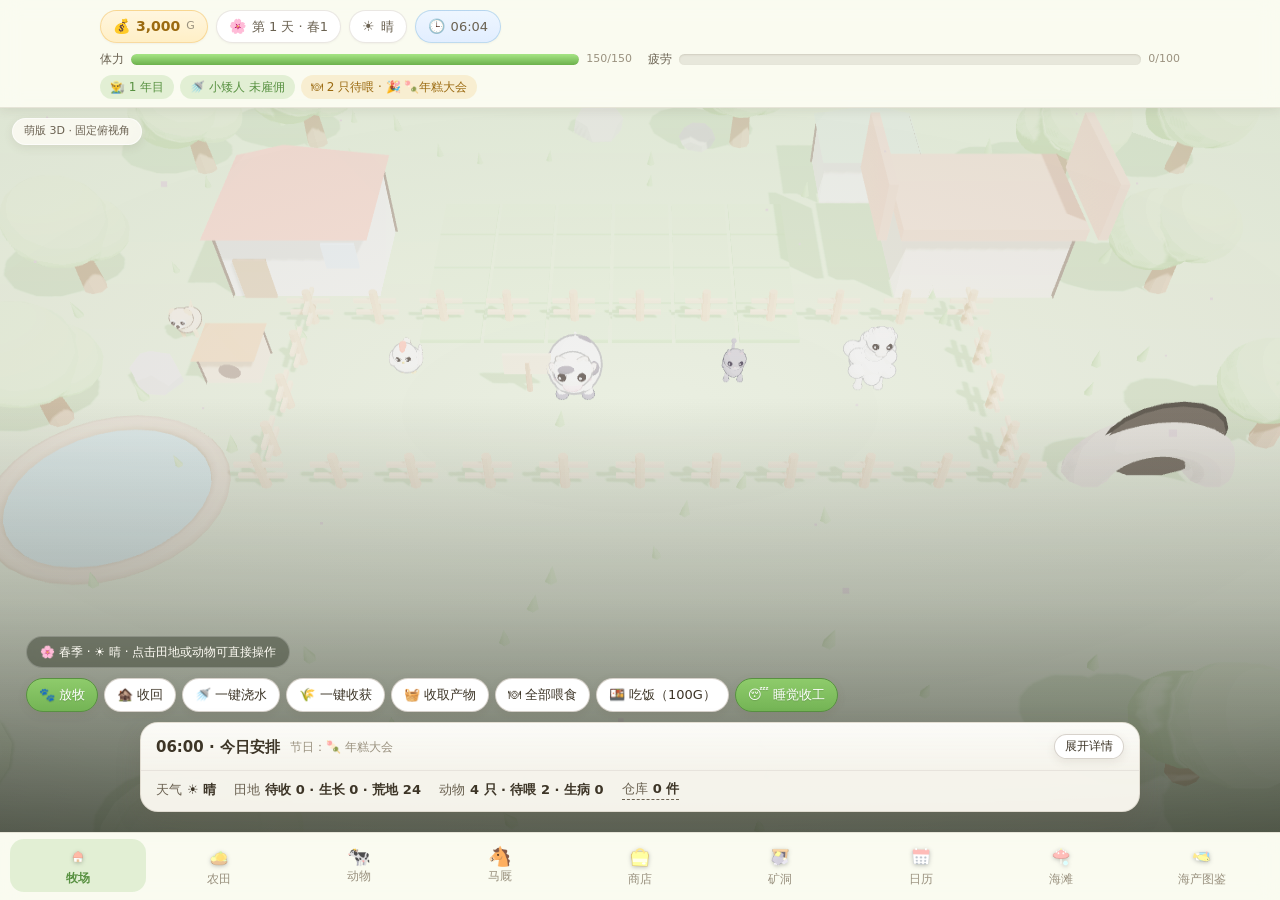
==== index.html @ 616a89e6 "迷你牧场 · 矿石镇萌版 3D：纯前端牧场经营小游戏" ====
<!DOCTYPE html>
<html lang="zh-CN">
<head>
<meta charset="UTF-8">
<meta name="viewport" content="width=device-width, initial-scale=1.0, maximum-scale=1.0, user-scalable=no">
<meta name="description" content="迷你牧场 · 矿石镇萌版 3D：固定俯视角 Q 版 3D 牧场经营小游戏，纯前端离线可玩。">
<meta name="theme-color" content="#8ec96a">
<title>迷你牧场 · 矿石镇萌版 3D</title>
<link rel="icon" href="data:image/svg+xml,%3Csvg xmlns='http://www.w3.org/2000/svg' viewBox='0 0 100 100'%3E%3Crect width='100' height='100' rx='22' fill='%238ec96a'/%3E%3Ctext x='50' y='50' dy='.35em' text-anchor='middle' font-size='64'%3E%F0%9F%90%AE%3C/text%3E%3C/svg%3E">
<link rel="stylesheet" href="css/style.css">
<link rel="stylesheet" href="css/ext.css">
</head>
<body data-season="0" data-weather="0" data-view="pasture">
<div id="app">
  <div class="boot">
    <div class="boot-logo">🐮</div>
    <p>正在唤醒牧场……</p>
    <p class="boot-sub">Q 版 3D 场景加载中，请稍候</p>
  </div>
</div>

<!-- 本地 3D 引擎（离线可用，无需联网） -->
<script src="js/lib/three.min.js"></script>
<!-- 数据层：作物 / 动物 / 工具 / 矿洞 / 节日 / 商店 -->
<script src="js/data.js"></script>
<!-- 逻辑层：状态机、体力与爱心、产物分级、存档 -->
<script src="js/game.js"></script>
<!-- 素材清单：3D 图标 / 动物头部缩略图路径表 -->
<script src="assets/manifest.js"></script>
<!-- 建模层：9 种动物的萌版 3D 建模（与出图素材同源，场景直接复用保证造型一致） -->
<script src="js/models.js"></script>
<!-- 渲染层：固定俯视角萌版 3D 场景（含等距伪 3D 降级） -->
<script src="js/scene.js"></script>
<!-- 界面层：HUD、卡片、网格与交互 -->
<script src="js/ui.js"></script>
<!-- 扩展玩法层：撒娇互动 / 海产图鉴 / 海滩 / 铁镐与矿洞 / 商店兑换 / 天气祭坛 -->
<script src="js/game-ext.js"></script>
<!-- 入口：初始化与主循环 -->
<script src="js/main.js"></script>
</body>
</html>
---- css/style.css ----
/* ==========================================================================
   迷你牧场 · 矿石镇萌版 3D —— 样式表 (v2)
   设计基调：暖木色 + 奶油纸感面板 + 四季主题色（body[data-season] 驱动）
   层级：#hud（顶部状态）/ #stage（3D 场景 + 视图层）/ #tabs（底部导航）
   ========================================================================== */

/* ------------------------------ 主题变量 ------------------------------ */
:root {
  --font: "PingFang SC", "Microsoft YaHei", "Segoe UI", "Hiragino Sans GB", system-ui, sans-serif;
  --radius: 18px;
  --radius-sm: 12px;
  --text: #3d3527;
  --text-soft: #6b6252;
  --muted: #9a917f;
  --line: rgba(122, 108, 84, .16);
  --line-strong: rgba(122, 108, 84, .3);

  --paper: rgba(255, 253, 247, .93);
  --paper-2: rgba(255, 255, 255, .72);
  --hud-bg: rgba(255, 253, 247, .82);

  --accent: #74b455;
  --accent-d: #589141;
  --accent-soft: rgba(116, 180, 85, .16);
  --gold: #eaa62b;
  --gold-soft: rgba(234, 166, 43, .16);
  --danger: #dd6656;
  --danger-soft: rgba(221, 102, 86, .16);
  --info: #4f9bc9;
  --info-soft: rgba(79, 155, 201, .16);
  --pink: #f08fa9;

  --shadow-s: 0 3px 10px rgba(94, 82, 60, .1);
  --shadow: 0 10px 26px rgba(94, 82, 60, .16);
  --shadow-l: 0 18px 44px rgba(74, 64, 44, .22);

  --scrim: linear-gradient(to top, rgba(24, 30, 18, .66) 0%, rgba(24, 30, 18, .24) 32%, rgba(24, 30, 18, 0) 60%);
}

/* 春 */
body[data-season="0"] {
  --accent: #74b455; --accent-d: #589141; --accent-soft: rgba(116, 180, 85, .18);
  --paper: rgba(255, 253, 246, .93); --hud-bg: rgba(255, 254, 248, .84);
}
/* 夏 */
body[data-season="1"] {
  --accent: #3f9e78; --accent-d: #2f7d5e; --accent-soft: rgba(63, 158, 120, .18);
  --paper: rgba(252, 255, 250, .93); --hud-bg: rgba(250, 255, 251, .84);
}
/* 秋 */
body[data-season="2"] {
  --accent: #d18f34; --accent-d: #a96f22; --accent-soft: rgba(209, 143, 52, .18);
  --paper: rgba(255, 251, 242, .94); --hud-bg: rgba(255, 250, 240, .85);
}
/* 冬 */
body[data-season="3"] {
  --accent: #5a95bd; --accent-d: #40749a; --accent-soft: rgba(90, 149, 189, .2);
  --paper: rgba(250, 253, 255, .94); --hud-bg: rgba(248, 252, 255, .86);
}

/* ------------------------------ 基础重置 ------------------------------ */
* { box-sizing: border-box; -webkit-tap-highlight-color: transparent; }
html, body { height: 100%; margin: 0; }
body {
  font-family: var(--font);
  color: var(--text);
  background: #dcecc9;
  overflow: hidden;
  display: flex;
  flex-direction: column;
  font-size: 14px;
  line-height: 1.5;
}
body[data-season="3"] { background: #e6eef5; }
button { font-family: inherit; font-size: inherit; color: inherit; cursor: pointer; border: 0; background: none; }
b { font-weight: 700; }
p { margin: 0; }

#app {
  flex: 1 1 auto;
  display: flex;
  flex-direction: column;
  min-height: 0;
  position: relative;
}

/* 启动占位 */
.boot {
  position: absolute; inset: 0;
  display: flex; flex-direction: column; align-items: center; justify-content: center;
  gap: 6px; color: var(--text-soft); background: linear-gradient(180deg, #eef7e2, #dcecc9);
}
.boot-logo { font-size: 54px; animation: bob 1.4s ease-in-out infinite; }
.boot p { font-size: 15px; }
.boot-sub { font-size: 12px; color: var(--muted); }
@keyframes bob { 0%,100% { transform: translateY(0) } 50% { transform: translateY(-10px) } }

/* ------------------------------ 顶部 HUD ------------------------------ */
#hud {
  flex: 0 0 auto;
  padding: 10px 14px 8px;
  background: var(--hud-bg);
  backdrop-filter: blur(10px);
  border-bottom: 1px solid var(--line);
  z-index: 6;
  box-shadow: var(--shadow-s);
}
.hud-row {
  display: flex; flex-wrap: wrap; align-items: center; gap: 8px;
  max-width: 1080px; margin: 0 auto;
}
.hud-row + .hud-row { margin-top: 7px; }
.hud-row.hutwo { gap: 16px; }
.hud-row.hud-tags { gap: 6px; }

.hud-chip {
  display: inline-flex; align-items: center; gap: 6px;
  padding: 5px 12px;
  background: #fff;
  border: 1px solid var(--line);
  border-radius: 999px;
  font-size: 13px;
  color: var(--text-soft);
  box-shadow: 0 1px 2px rgba(94, 82, 60, .06);
  white-space: nowrap;
}
.hud-chip .ci { font-size: 14px; }
.hud-chip b { color: var(--text); font-size: 14px; }
.hud-chip i { font-style: normal; color: var(--muted); font-size: 11px; }
.hud-chip.gold {
  background: linear-gradient(180deg, #fff6df, #ffefc6);
  border-color: rgba(234, 166, 43, .35);
}
.hud-chip.gold b { color: #9b6a10; }
.hud-chip.clock { background: linear-gradient(180deg, #eef6ff, #e2eeff); border-color: rgba(79, 155, 201, .3); }

.hud-guage { display: flex; align-items: center; gap: 7px; flex: 1 1 210px; min-width: 190px; }
.g-label { font-size: 12px; color: var(--text-soft); flex: 0 0 auto; }
.g-val { font-size: 11px; color: var(--muted); flex: 0 0 auto; font-variant-numeric: tabular-nums; }

.bar {
  position: relative;
  flex: 1 1 auto;
  height: 11px;
  border-radius: 999px;
  background: rgba(122, 108, 84, .14);
  overflow: hidden;
  box-shadow: inset 0 1px 2px rgba(80, 68, 48, .16);
}
.bar > i {
  display: block; height: 100%;
  border-radius: 999px;
  transition: width .35s ease;
  background: linear-gradient(180deg, #9ede7c, #6cb14c);
}
.bar.sta > i { background: linear-gradient(180deg, #a6e585, #6cb14c); }
.bar.fatigue > i { background: linear-gradient(180deg, #ffd77a, #f0a92f); }
.bar.low > i { background: linear-gradient(180deg, #ff9a8a, #dd6656); }

.tag {
  display: inline-flex; align-items: center; gap: 4px;
  padding: 3px 10px;
  font-size: 12px;
  border-radius: 999px;
  background: var(--accent-soft);
  color: var(--accent-d);
}
.tag.warn { background: var(--gold-soft); color: #9b6a10; }
.tag.ok { background: rgba(116, 180, 85, .14); color: #4f8339; }

/* ------------------------------ 舞台 ------------------------------ */
#stage {
  position: relative;
  flex: 1 1 auto;
  min-height: 0;
  overflow: hidden;
  background: #cfe6f5;
}
#scene-wrap { position: absolute; inset: 0; }
#scene { display: block; width: 100%; height: 100%; }

.vignette {
  position: absolute; inset: 0;
  pointer-events: none;
  background: radial-gradient(120% 90% at 50% 42%, rgba(255, 255, 255, .06) 0%, rgba(40, 34, 20, .05) 62%, rgba(28, 24, 14, .3) 100%);
}
.scene-badge {
  position: absolute; top: 10px; left: 12px;
  padding: 4px 11px;
  font-size: 11px;
  border-radius: 999px;
  background: rgba(255, 253, 247, .78);
  color: var(--text-soft);
  border: 1px solid rgba(255, 255, 255, .6);
  box-shadow: var(--shadow-s);
  backdrop-filter: blur(6px);
  pointer-events: none;
}

/* 视图容器：牧场视图透出 3D 场景，其余视图为纸感面板 */
#view-host {
  position: absolute; inset: 0;
  overflow-y: auto;
  overflow-x: hidden;
  -webkit-overflow-scrolling: touch;
  padding: 14px;
  z-index: 3;
}
body[data-view="pasture"] #view-host {
  pointer-events: none;
  background: transparent;
  padding: 0;
}
body[data-view="pasture"] #view-host .pasture-overlay { pointer-events: auto; }
body:not([data-view="pasture"]) #view-host {
  background: var(--paper);
  backdrop-filter: blur(12px);
}

.view-body {
  max-width: 1000px;
  margin: 0 auto;
  display: flex;
  flex-direction: column;
  gap: 12px;
  padding-bottom: 8px;
}

/* ------------------------------ 牧场浮层 ------------------------------ */
.pasture-overlay {
  position: relative;
  min-height: 100%;
  display: flex;
  flex-direction: column;
  justify-content: flex-end;
  gap: 10px;
  padding: 14px;
  pointer-events: none;
}
.pasture-overlay::before {
  content: "";
  position: absolute; inset: 0;
  background: var(--scrim);
  pointer-events: none;
}
.pasture-overlay > * { position: relative; z-index: 1; }
.pasture-overlay .card, .pasture-overlay .quick-row, .pasture-overlay .scene-caption { pointer-events: auto; }

.scene-caption {
  align-self: flex-start;
  padding: 6px 13px;
  font-size: 12px;
  color: #fffdf5;
  background: rgba(34, 42, 24, .42);
  border: 1px solid rgba(255, 255, 255, .22);
  border-radius: 999px;
  backdrop-filter: blur(6px);
}
.quick-row { display: flex; flex-wrap: wrap; gap: 8px; }

/* 牧场浮层内的按钮更紧凑，尽量少遮挡 3D 场景 */
.pasture-overlay .btn { padding: 7px 12px; font-size: 13px; }
.pasture-overlay .quick-row { gap: 6px; }
.today-card .card-h { gap: 10px; }
.btn.tiny { padding: 3px 10px; font-size: 12px; margin-left: auto; flex: 0 0 auto; }
.strip {
  display: flex; flex-wrap: wrap; align-items: center;
  gap: 6px 18px;
  padding: 8px 15px 11px;
  font-size: 12.5px;
  color: var(--text-soft);
}
.strip .kv-inline { display: inline-flex; align-items: baseline; gap: 5px; }
.strip .kv-inline b { color: var(--text); font-size: 13px; }
.today-card .card-b.log { border-top: 1px dashed var(--line); padding-top: 10px; }

/* ------------------------------ 卡片 ------------------------------ */
.card {
  background: var(--paper);
  border: 1px solid var(--line);
  border-radius: var(--radius);
  box-shadow: var(--shadow);
  overflow: hidden;
  max-width: 1000px;
  width: 100%;
  margin: 0 auto;
}
.card.panel { border-color: var(--line-strong); }
.card-h {
  display: flex; align-items: center; justify-content: space-between; gap: 10px;
  padding: 11px 15px;
  font-size: 14px;
  border-bottom: 1px solid var(--line);
  background: linear-gradient(180deg, rgba(255, 255, 255, .6), rgba(255, 255, 255, 0));
}
.card-h b { font-size: 15px; }
.card-b { padding: 12px 15px 14px; display: flex; flex-direction: column; gap: 8px; }

.today-card .card-b { gap: 6px; }
.kv { display: flex; align-items: center; justify-content: space-between; gap: 12px; font-size: 13px; }
.kv > span { color: var(--muted); flex: 0 0 auto; }
.kv > b { text-align: right; }
.note { font-size: 12.5px; color: var(--text-soft); }
.muted { color: var(--muted); font-size: 12px; }
.warn-text { color: #b8791c; font-weight: 600; }
.log { gap: 4px !important; font-size: 12.5px; color: var(--text-soft); }
.log > div { padding-left: 2px; }

/* ------------------------------ 按钮 ------------------------------ */
.btn {
  display: inline-flex; align-items: center; justify-content: center; gap: 6px;
  padding: 8px 15px;
  font-size: 13px;
  border-radius: 999px;
  background: #fff;
  border: 1px solid var(--line-strong);
  color: var(--text);
  box-shadow: var(--shadow-s);
  transition: transform .12s ease, box-shadow .12s ease, background .16s ease;
  white-space: nowrap;
}
.btn:hover { transform: translateY(-1px); box-shadow: var(--shadow); }
.btn:active { transform: translateY(0) scale(.98); }
.btn.primary {
  background: linear-gradient(180deg, #8ecb6b, var(--accent));
  border-color: var(--accent-d);
  color: #fff;
  text-shadow: 0 1px 1px rgba(0, 0, 0, .14);
}
.btn.danger { background: linear-gradient(180deg, #f08d7d, var(--danger)); border-color: #c35243; color: #fff; }
.btn.mini { padding: 5px 11px; font-size: 12px; box-shadow: none; }
.btn.wide { width: 100%; }
.btn-row { display: flex; flex-wrap: wrap; gap: 8px; }
button.mini {
  padding: 4px 10px; font-size: 12px; border-radius: 999px;
  background: rgba(122, 108, 84, .1); color: var(--text-soft);
}

/* ------------------------------ 农田 ------------------------------ */
.plot-grid {
  display: grid;
  grid-template-columns: repeat(6, minmax(0, 1fr));
  gap: 7px;
}
.plot {
  position: relative;
  aspect-ratio: 1 / 1;
  display: flex; flex-direction: column; align-items: center; justify-content: center; gap: 2px;
  border-radius: var(--radius-sm);
  background: linear-gradient(180deg, #c9b18c, #b2966f);
  border: 1px solid rgba(90, 72, 44, .32);
  box-shadow: inset 0 -2px 0 rgba(70, 56, 34, .18);
  transition: transform .12s ease, box-shadow .12s ease;
  overflow: hidden;
}
.plot .pi { font-size: 19px; line-height: 1; filter: drop-shadow(0 1px 1px rgba(0, 0, 0, .18)); }
.plot .pl { font-size: 10px; color: #fff9ec; text-shadow: 0 1px 2px rgba(60, 46, 26, .6); }
.plot .pidx { position: absolute; top: 2px; left: 4px; font-size: 9px; color: rgba(255, 249, 236, .7); }
.plot.plowed { background: linear-gradient(180deg, #a98a63, #8f7350); }
.plot.wet { background: linear-gradient(180deg, #7e6446, #694f36); }
.plot.ready {
  background: linear-gradient(180deg, #ffdf9a, #f3bd55);
  border-color: #d19a2c;
  box-shadow: 0 0 0 2px rgba(255, 222, 150, .5), var(--shadow-s);
  animation: readyPulse 1.6s ease-in-out infinite;
}
@keyframes readyPulse { 0%,100% { box-shadow: 0 0 0 2px rgba(255,222,150,.45), var(--shadow-s) } 50% { box-shadow: 0 0 0 5px rgba(255,222,150,.25), var(--shadow-s) } }
.plot.sel { border-color: #fff; box-shadow: 0 0 0 3px var(--accent), var(--shadow); transform: translateY(-2px); }

.seed-row { display: flex; flex-wrap: wrap; gap: 7px; }
.seed {
  display: inline-flex; align-items: center; gap: 5px;
  padding: 6px 11px;
  font-size: 12px;
  border-radius: 999px;
  background: #fff;
  border: 1px solid var(--line-strong);
  box-shadow: var(--shadow-s);
}
.seed i { font-style: normal; color: var(--gold); font-weight: 700; }
.seed:hover { border-color: var(--accent); }

.crop-line {
  display: flex; align-items: center; gap: 10px;
  padding: 8px 12px;
  border-radius: var(--radius-sm);
  background: rgba(255, 255, 255, .66);
  border: 1px solid var(--line);
  font-size: 13px;
}
.crop-line .cl-i { font-size: 18px; }
.crop-line .cl-m { flex: 1 1 auto; color: var(--text-soft); font-size: 12px; }
.crop-line .cl-p { color: var(--gold); font-weight: 700; }

/* ------------------------------ 动物 ------------------------------ */
.animal-card {
  display: flex; flex-direction: column; gap: 7px;
  padding: 11px 13px;
  border-radius: var(--radius);
  background: linear-gradient(180deg, rgba(255, 255, 255, .92), rgba(252, 248, 238, .92));
  border: 1px solid var(--line);
  box-shadow: var(--shadow-s);
}
.ac-h { display: flex; align-items: center; gap: 8px; }
.ac-icon { font-size: 24px; }
.ac-t { font-size: 14px; font-weight: 700; }
.ac-hearts { font-size: 11px; letter-spacing: -1px; line-height: 1; }
.ac-grade { margin-left: auto; }
.ac-badges { display: flex; flex-wrap: wrap; gap: 5px; }
.ac-acts { display: flex; flex-wrap: wrap; gap: 6px; }

.hearts { letter-spacing: -1px; }
.badge {
  padding: 2px 8px;
  font-size: 11px;
  border-radius: 999px;
  background: rgba(122, 108, 84, .12);
  color: var(--text-soft);
}
.badge.ok { background: rgba(116, 180, 85, .18); color: #4f8339; }
.badge.warn { background: var(--gold-soft); color: #9b6a10; }
.badge.info { background: var(--info-soft); color: #35739a; }
.badge.gold { background: rgba(234, 166, 43, .22); color: #8d6010; }
.badge.bad { background: var(--danger-soft); color: #b04436; }
.grade {
  display: inline-flex; align-items: center; justify-content: center;
  min-width: 19px; height: 19px; padding: 0 5px;
  border-radius: 6px;
  font-size: 11px; font-weight: 700; color: #fff;
  text-shadow: 0 1px 1px rgba(0, 0, 0, .2);
}

/* ------------------------------ 商店 ------------------------------ */
.shop-line {
  display: flex; align-items: center; gap: 10px;
  padding: 9px 12px;
  border-radius: var(--radius-sm);
  background: rgba(255, 255, 255, .7);
  border: 1px solid var(--line);
  font-size: 13px;
}
.shop-line .sl-i { font-size: 19px; }
.shop-line .sl-m { flex: 1 1 auto; display: flex; flex-direction: column; gap: 1px; }
.shop-line .sl-m small { color: var(--muted); font-size: 11.5px; }
.shop-line .sl-p { color: var(--gold); font-weight: 700; white-space: nowrap; }
.grade-line { display: flex; align-items: center; gap: 8px; flex-wrap: wrap; font-size: 12px; }
.grade-line .gl-m { color: var(--muted); }
.pill {
  padding: 3px 9px; font-size: 11.5px; border-radius: 999px;
  background: var(--accent-soft); color: var(--accent-d);
}
.seed-bag { display: flex; flex-wrap: wrap; gap: 6px; }

/* ------------------------------ 矿洞 ------------------------------ */
.mine-card {
  display: flex; flex-direction: column; gap: 8px;
  padding: 12px 14px;
  border-radius: var(--radius);
  background: linear-gradient(180deg, rgba(255, 255, 255, .9), rgba(246, 240, 228, .9));
  border: 1px solid var(--line);
  box-shadow: var(--shadow-s);
}
.mine-card.locked { opacity: .68; filter: grayscale(.5); }
.mine-card.here { border-color: var(--accent); box-shadow: 0 0 0 2px var(--accent-soft), var(--shadow-s); }
.mc-h { display: flex; align-items: center; gap: 8px; font-size: 14px; }
.mc-h > span:first-child { font-size: 20px; }
.mc-h b { flex: 1 1 auto; }
.ore-grid { display: flex; flex-wrap: wrap; gap: 7px; }
.ore {
  display: inline-flex; align-items: center; gap: 6px;
  padding: 5px 11px;
  font-size: 12px;
  border-radius: 999px;
  background: rgba(255, 255, 255, .82);
  border: 1px solid var(--line);
}
.ore .oi { font-size: 15px; }
.ore b { color: var(--gold); }

/* ------------------------------ 日历 ------------------------------ */
.forecast { display: flex; flex-wrap: wrap; gap: 7px; }
.fc-item {
  flex: 1 1 92px;
  display: flex; flex-direction: column; align-items: center; gap: 2px;
  padding: 9px 6px;
  border-radius: var(--radius-sm);
  background: rgba(255, 255, 255, .74);
  border: 1px solid var(--line);
  font-size: 11.5px;
  color: var(--text-soft);
}
.fc-h { font-size: 11px; color: var(--muted); }
.fc-item .fci { font-size: 20px; }

.cal-grid { display: grid; grid-template-columns: repeat(10, minmax(0, 1fr)); gap: 5px; }
.cal-day {
  display: flex; flex-direction: column; align-items: center; justify-content: center;
  gap: 1px;
  aspect-ratio: 1 / 1;
  border-radius: 10px;
  background: rgba(255, 255, 255, .7);
  border: 1px solid var(--line);
  font-size: 11px;
  color: var(--text-soft);
}
.cal-day.today { background: linear-gradient(180deg, #9ede7c, var(--accent)); color: #fff; border-color: var(--accent-d); }
.cal-day.fest { background: linear-gradient(180deg, #ffe6a8, #f7c85e); border-color: #d9a72f; color: #7a5508; }
.cal-day.today.fest { background: linear-gradient(180deg, #ffd88a, #f0ab2f); color: #5f3f04; }
.cal-day.done { outline: 2px solid var(--accent); outline-offset: -2px; }

.fest-card {
  display: flex; align-items: center; gap: 10px;
  padding: 10px 13px;
  border-radius: var(--radius-sm);
  background: rgba(255, 255, 255, .72);
  border: 1px solid var(--line);
  font-size: 13px;
}
.fest-card.today { border-color: #d9a72f; background: linear-gradient(180deg, #fff7e4, #ffefcd); }
.fest-card > div:first-child { flex: 1 1 auto; }

/* ------------------------------ 底部导航 ------------------------------ */
#tabs {
  flex: 0 0 auto;
  display: flex;
  gap: 4px;
  padding: 7px 10px calc(7px + env(safe-area-inset-bottom, 0px));
  background: var(--hud-bg);
  backdrop-filter: blur(10px);
  border-top: 1px solid var(--line);
  z-index: 6;
  overflow-x: auto;
  scrollbar-width: none;
}
#tabs::-webkit-scrollbar { display: none; }
.tab {
  flex: 1 1 0;
  min-width: 62px;
  display: flex; flex-direction: column; align-items: center; gap: 2px;
  padding: 6px 4px;
  border-radius: 14px;
  font-size: 11.5px;
  color: var(--muted);
  transition: background .16s ease, color .16s ease, transform .12s ease;
}
.tab > span { font-size: 19px; line-height: 1.1; }
.tab:hover { background: rgba(122, 108, 84, .08); }
.tab.active {
  background: var(--accent-soft);
  color: var(--accent-d);
  font-weight: 700;
  transform: translateY(-1px);
}

/* ------------------------------ 提示气泡 ------------------------------ */
#toast-host {
  position: fixed;
  left: 50%;
  bottom: 92px;
  transform: translateX(-50%);
  display: flex; flex-direction: column; align-items: center; gap: 7px;
  z-index: 30;
  pointer-events: none;
  width: max-content;
  max-width: 88vw;
}
.toast {
  padding: 9px 16px;
  font-size: 13px;
  border-radius: 999px;
  color: #fff;
  background: rgba(52, 46, 34, .88);
  box-shadow: var(--shadow);
  backdrop-filter: blur(6px);
  animation: toastIn .22s ease;
  text-align: center;
}
.toast.ok { background: linear-gradient(180deg, #7cc35a, #5d9a44); }
.toast.warn { background: linear-gradient(180deg, #efb44a, #d2901f); }
.toast.info { background: linear-gradient(180deg, #63a7d2, #4285b3); }
@keyframes toastIn { from { opacity: 0; transform: translateY(8px) scale(.96) } to { opacity: 1; transform: none } }

/* ------------------------------ 错误兜底 ------------------------------ */
#error-overlay {
  position: fixed; inset: 0;
  display: flex; align-items: center; justify-content: center;
  background: rgba(30, 26, 18, .55);
  z-index: 99;
  padding: 20px;
}
.err-box {
  max-width: 560px; width: 100%;
  background: #fffdf7;
  border-radius: var(--radius);
  border-top: 5px solid var(--danger);
  padding: 18px 20px;
  box-shadow: var(--shadow-l);
  display: flex; flex-direction: column; gap: 10px;
}
.err-box pre {
  margin: 0;
  padding: 10px 12px;
  background: rgba(221, 102, 86, .1);
  border-radius: 10px;
  font-size: 12px;
  white-space: pre-wrap;
  word-break: break-all;
  max-height: 200px;
  overflow: auto;
  color: #8c3a2e;
}
.err-box button {
  align-self: flex-end;
  padding: 7px 18px;
  border-radius: 999px;
  background: var(--accent);
  color: #fff;
}

/* ------------------------------ 滚动条 ------------------------------ */
#view-host::-webkit-scrollbar { width: 9px; }
#view-host::-webkit-scrollbar-thumb {
  background: rgba(122, 108, 84, .28);
  border-radius: 999px;
  border: 2px solid transparent;
  background-clip: padding-box;
}

/* ------------------------------ 响应式 ------------------------------ */
@media (max-width: 720px) {
  body { font-size: 13.5px; }
  #hud { padding: 8px 10px 6px; }
  .hud-chip { padding: 4px 9px; font-size: 12px; }
  .hud-guage { flex: 1 1 130px; min-width: 130px; }
  #view-host { padding: 10px; }
  .plot { border-radius: 10px; }
  .plot .pi { font-size: 16px; }
  .plot .pl { font-size: 9px; }
  .cal-grid { grid-template-columns: repeat(7, minmax(0, 1fr)); }
  .card-h { padding: 10px 12px; }
  .card-b { padding: 10px 12px 12px; }
  .tab { font-size: 10.5px; min-width: 52px; }
  .tab > span { font-size: 17px; }
  .toast { font-size: 12.5px; padding: 8px 13px; }
}
@media (min-width: 1100px) {
  .pasture-overlay { padding: 20px 26px; }
  .quick-row { justify-content: flex-start; }
}
---- css/ext.css ----
/* ext.css —— 玩法扩展层样式（3D 图标 / 海滩 / 海产图鉴 / 商店兑换 / 天气与温室 / 铁镐） */

/* ---------- 3D 素材 ---------- */
.tab .nav3d { width: 22px; height: 22px; object-fit: contain; display: block; margin: 0 auto 2px; filter: drop-shadow(0 1px 2px rgba(0,0,0,.25)); }
.tab .nav3d + i { display: none; }
.ic3d { width: 30px; height: 30px; object-fit: contain; vertical-align: middle; filter: drop-shadow(0 1px 2px rgba(0,0,0,.22)); }
.ic-fb, .heart-fb { font-size: 20px; line-height: 1; }
.ac-icon .ac-3d { width: 56px; height: 56px; object-fit: contain; filter: drop-shadow(0 2px 4px rgba(0,0,0,.28)); }
.ac-hearts .heart3d { width: 24px; height: 24px; object-fit: contain; vertical-align: -6px; margin-right: 4px; animation: heartBeat 1.7s ease-in-out infinite; }
@keyframes heartBeat { 0%, 100% { transform: scale(1); } 50% { transform: scale(1.14); } }

/* ---------- 通用扩展卡片 ---------- */
.sea-grid, .fish-grid, .ex-grid, .dev-grid { display: grid; grid-template-columns: repeat(auto-fill, minmax(230px, 1fr)); gap: 12px; }
.sea-card, .ex-card, .dev-card, .pk-card {
  background: linear-gradient(180deg, #fffdf5, #f6f1df);
  border: 2px solid #d9c9a3; border-radius: 14px; padding: 12px;
  box-shadow: 0 3px 0 rgba(0,0,0,.06);
}
.sea-card.off { opacity: .55; }
.sea-card.appeared { animation: popIn .28s ease-out; }
@keyframes popIn { from { transform: scale(.94); opacity: .4; } to { transform: scale(1); opacity: 1; } }
.sc-h { display: flex; align-items: center; gap: 8px; font-size: 16px; margin-bottom: 6px; }
.sc-ic .ic3d { width: 34px; height: 34px; }
.sea-card p, .ex-card p, .dev-card p { margin: 4px 0; }
.sea-card .btn, .ex-card .btn, .dev-card .btn, .pk-card .btn { margin-top: 8px; }
.ex-need { font-size: 13px; color: #7a6a4a; }

/* ---------- 海产图鉴 ---------- */
.fish-cell { display: flex; gap: 10px; align-items: center; background: #fffdf5; border: 2px dashed #d9c9a3; border-radius: 12px; padding: 10px; }
.fish-cell.got { border-style: solid; background: linear-gradient(180deg, #f3fbf0, #e8f6e2); }
.fish-cell .ic3d { width: 40px; height: 40px; }
.fish-cell.locked .ic3d { filter: grayscale(1) brightness(.35) opacity(.35); }
.fish-name { font-weight: 700; }
.fish-meta { font-size: 12px; color: #7a6a4a; }
.tag-new { background: #ff8a3d; color: #fff; border-radius: 8px; font-size: 11px; padding: 1px 6px; margin-left: 6px; }

/* ---------- 铁镐进度 ---------- */
.pk-bar { height: 10px; background: #e6ddc4; border-radius: 6px; overflow: hidden; margin: 6px 0; }
.pk-bar > i { display: block; height: 100%; background: linear-gradient(90deg, #8ec96a, #f5c542); }
.hits { font-size: 13px; color: #7a6a4a; }

/* ---------- 仓库 / 背包浮层 ---------- */
.strip .kv-btn {
  background: none; border: 0; padding: 0; border-radius: 0;
  font: inherit; color: var(--text-soft);
  cursor: pointer;
  border-bottom: 1px dashed currentColor;
  pointer-events: auto;
}
.strip .kv-btn:hover { color: var(--accent-d); border-bottom-color: var(--accent-d); }
.strip .kv-btn:active { transform: translateY(1px); }
.bag-mask {
  position: fixed; inset: 0; z-index: 40;
  background: rgba(30, 26, 16, .42);
  backdrop-filter: blur(2px);
  pointer-events: auto;
}
.bag-panel {
  position: fixed; z-index: 41; left: 50%; top: 50%;
  transform: translate(-50%, -50%);
  width: calc(100vw - 32px); max-width: 620px;
  max-height: 82vh;
  display: flex; flex-direction: column;
  pointer-events: auto;
  animation: popIn .18s ease-out;
}
.bag-panel .card-b { flex: 1 1 auto; min-height: 0; overflow-y: auto; gap: 12px; }
.bag-sec-h { display: flex; align-items: center; justify-content: space-between; gap: 8px; font-size: 13px; }
.bag-sec-h b { font-size: 13px; }
.bag-line { padding: 6px 2px; }
.bag-line .ic3d { width: 26px; height: 26px; }
.bag-line .sl-i { flex: 0 0 auto; }
.bag-line .sl-m b { font-size: 13px; }
.bag-panel .card-h b { white-space: nowrap; }
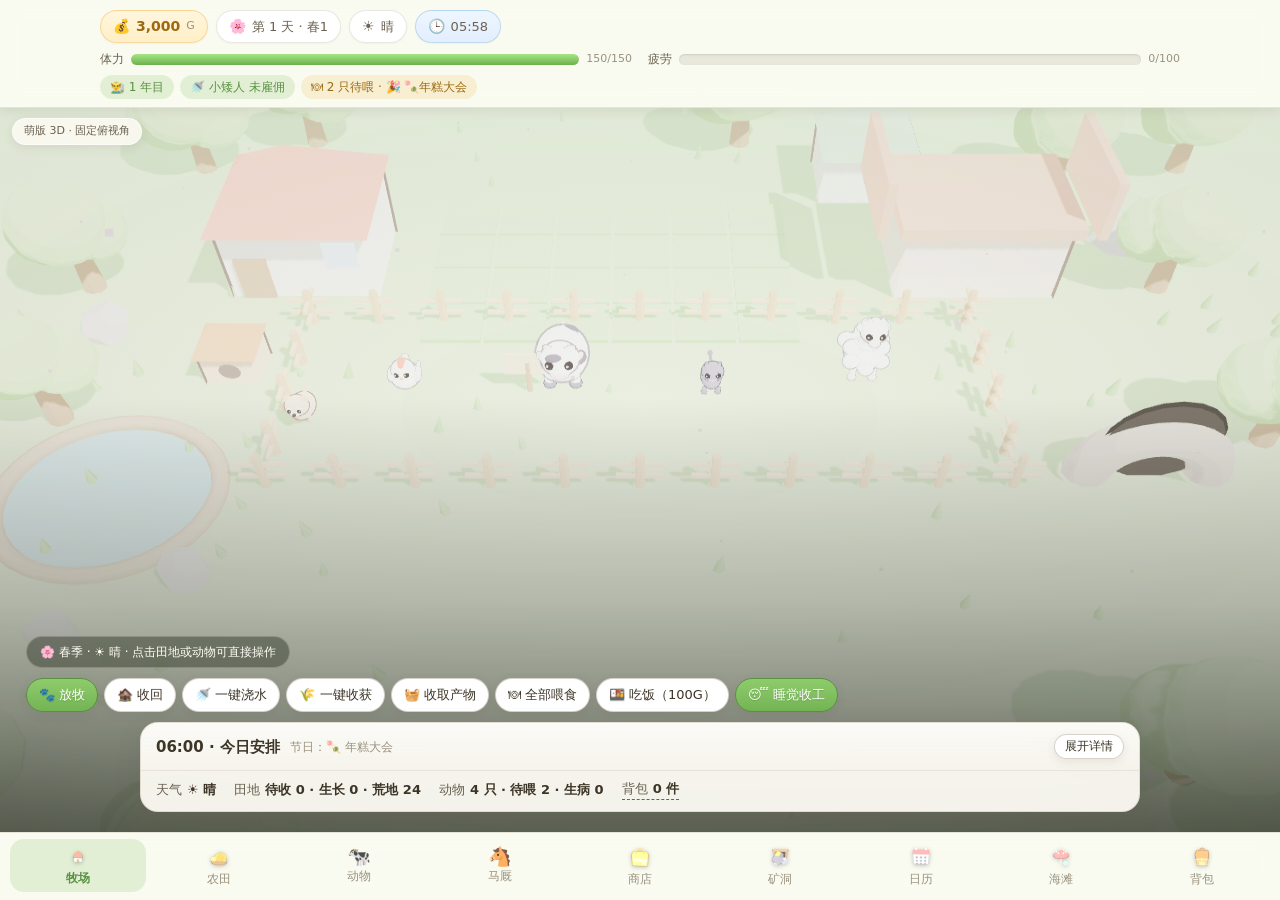
==== commit 59bbdf69: "v2 更新：新增鱼种/宠物/背包、优化移动端刘海屏适配" ====
--- a/index.html
+++ b/index.html
@@ -2,7 +2,7 @@
 <html lang="zh-CN">
 <head>
 <meta charset="UTF-8">
-<meta name="viewport" content="width=device-width, initial-scale=1.0, maximum-scale=1.0, user-scalable=no">
+<meta name="viewport" content="width=device-width, initial-scale=1.0, maximum-scale=1.0, user-scalable=no, viewport-fit=cover">
 <meta name="description" content="迷你牧场 · 矿石镇萌版 3D：固定俯视角 Q 版 3D 牧场经营小游戏，纯前端离线可玩。">
 <meta name="theme-color" content="#8ec96a">
 <title>迷你牧场 · 矿石镇萌版 3D</title>
--- a/css/style.css
+++ b/css/style.css
@@ -366,6 +366,25 @@
 }
 @keyframes readyPulse { 0%,100% { box-shadow: 0 0 0 2px rgba(255,222,150,.45), var(--shadow-s) } 50% { box-shadow: 0 0 0 5px rgba(255,222,150,.25), var(--shadow-s) } }
 .plot.sel { border-color: #fff; box-shadow: 0 0 0 3px var(--accent), var(--shadow); transform: translateY(-2px); }
+/* 施肥土地：更深的土色 + 黑色芝麻状小点，与普通土地明显区分 */
+.plot.fert { background: linear-gradient(180deg, #6b4f35, #4f3824); border-color: rgba(38, 26, 15, .6); }
+.plot.wet.fert { background: linear-gradient(180deg, #5b452f, #422f1f); }
+.plot.fert::before {
+  content: '';
+  position: absolute; inset: 0; pointer-events: none;
+  background-image:
+    radial-gradient(rgba(16, 12, 8, .95) 1.1px, transparent 1.3px),
+    radial-gradient(rgba(16, 12, 8, .8) .9px, transparent 1.1px),
+    radial-gradient(rgba(16, 12, 8, .9) 1.4px, transparent 1.6px);
+  background-size: 11px 11px, 9px 9px, 13px 13px;
+  background-position: 0 0, 5px 4px, 3px 7px;
+}
+.plot.fert .pi, .plot.fert .pl { position: relative; z-index: 1; }
+.plot .fert-dot {
+  position: absolute; right: 4px; bottom: 2px;
+  font-size: 9px; letter-spacing: 1px; color: #140f0a;
+  text-shadow: 0 0 2px rgba(255, 255, 255, .35);
+}
 
 .seed-row { display: flex; flex-wrap: wrap; gap: 7px; }
 .seed {
@@ -507,6 +526,15 @@
 .cal-day.fest { background: linear-gradient(180deg, #ffe6a8, #f7c85e); border-color: #d9a72f; color: #7a5508; }
 .cal-day.today.fest { background: linear-gradient(180deg, #ffd88a, #f0ab2f); color: #5f3f04; }
 .cal-day.done { outline: 2px solid var(--accent); outline-offset: -2px; }
+.cal-day.contest { background: linear-gradient(180deg, #d3ecff, #9fd0f7); border-color: #63a8dd; color: #1f5480; }
+.cal-day.today.contest { background: linear-gradient(180deg, #a9ddff, #6cb6ea); color: #fff; }
+.cal-day.fest.contest { background: linear-gradient(180deg, #ffe6a8, #cfe0f2); border-color: #9fb6cc; }
+
+/* ------------------------------ 比赛日程 ------------------------------ */
+.fest-card.stack { flex-direction: column; align-items: stretch; gap: 6px; }
+.ct-line { display: flex; align-items: center; gap: 8px; padding-top: 6px; border-top: 1px dashed rgba(0, 0, 0, .08); font-size: 12px; }
+.ct-i { font-size: 16px; line-height: 1; }
+.ct-m { flex: 1 1 auto; display: flex; flex-direction: column; gap: 1px; }
 
 .fest-card {
   display: flex; align-items: center; gap: 10px;
@@ -579,6 +607,41 @@
 .toast.warn { background: linear-gradient(180deg, #efb44a, #d2901f); }
 .toast.info { background: linear-gradient(180deg, #63a7d2, #4285b3); }
 @keyframes toastIn { from { opacity: 0; transform: translateY(8px) scale(.96) } to { opacity: 1; transform: none } }
+
+/* ------------------------------ 灾难天气明细弹窗 ------------------------------ */
+#disaster-modal {
+  position: fixed; inset: 0;
+  display: flex; align-items: center; justify-content: center;
+  background: rgba(30, 26, 18, .55);
+  z-index: 98;
+  padding: 20px;
+}
+.dp-box {
+  width: 100%; max-width: 380px;
+  background: var(--paper);
+  border-radius: var(--radius);
+  box-shadow: var(--shadow);
+  padding: 18px 18px 14px;
+  animation: toastIn .22s ease;
+}
+.dp-head { display: flex; align-items: center; gap: 12px; }
+.dp-icon { font-size: 34px; line-height: 1; }
+.dp-title { font-size: 17px; font-weight: 700; color: var(--danger); }
+.dp-sub { font-size: 12px; color: var(--muted); margin-top: 2px; }
+.dp-stat { display: flex; gap: 8px; margin: 14px 0 12px; }
+.dp-stat-item { flex: 1; text-align: center; padding: 8px 4px; border-radius: var(--radius-sm); background: var(--paper-2); border: 1px solid var(--line); }
+.dp-stat-item b { display: block; font-size: 18px; color: var(--text); }
+.dp-stat-item span { font-size: 11px; color: var(--muted); }
+.dp-stat-item.dp-dmg b, .dp-stat-item.dp-rate b { color: var(--danger); }
+.dp-list-title { font-size: 12px; color: var(--text-soft); margin-bottom: 6px; }
+.dp-list { max-height: 168px; overflow-y: auto; border: 1px solid var(--line); border-radius: var(--radius-sm); background: var(--paper-2); }
+.dp-crop { display: flex; align-items: center; gap: 8px; padding: 7px 10px; font-size: 13px; border-bottom: 1px solid var(--line); }
+.dp-crop:last-child { border-bottom: none; }
+.dp-ci { font-size: 16px; }
+.dp-cn { flex: 1; color: var(--text); }
+.dp-cc { color: var(--danger); font-weight: 700; }
+.dp-empty { padding: 14px 10px; text-align: center; font-size: 13px; color: var(--muted); }
+.dp-ok { width: 100%; margin-top: 14px; }
 
 /* ------------------------------ 错误兜底 ------------------------------ */
 #error-overlay {
@@ -647,3 +710,77 @@
   .pasture-overlay { padding: 20px 26px; }
   .quick-row { justify-content: flex-start; }
 }
+
+/* ------------------------------ 移动端小屏适配（手机竖屏 ≤560px） ------------------------------ */
+@media (max-width: 560px) {
+  /* 顶部状态栏：避开刘海 / 圆角安全区 */
+  #hud {
+    padding: calc(8px + env(safe-area-inset-top, 0px)) calc(10px + env(safe-area-inset-right, 0px)) 7px calc(10px + env(safe-area-inset-left, 0px));
+  }
+  body { font-size: 14px; }
+  .hud-row { gap: 6px; }
+  .hud-row + .hud-row { margin-top: 6px; }
+  .hud-row.hutwo { gap: 10px; }
+  .hud-chip { padding: 5px 10px; font-size: 12.5px; }
+  .hud-chip .ci, .hud-chip b { font-size: 13.5px; }
+  .hud-chip i { font-size: 11.5px; }
+  .hud-guage { flex: 1 1 100%; min-width: 0; gap: 6px; }
+  .g-label, .g-val { font-size: 12px; }
+  .bar { height: 13px; }
+  .tag { padding: 4px 10px; font-size: 12.5px; }
+
+  /* 底部导航：9 个入口等分整行，不再横向溢出 / 无需横滑 */
+  #tabs {
+    gap: 2px;
+    padding: 5px calc(6px + env(safe-area-inset-right, 0px)) calc(5px + env(safe-area-inset-bottom, 0px)) calc(6px + env(safe-area-inset-left, 0px));
+    overflow-x: hidden;
+  }
+  .tab {
+    flex: 1 1 0;
+    min-width: 0;
+    padding: 6px 2px 5px;
+    border-radius: 12px;
+    font-size: 11px;
+    min-height: 48px;
+    justify-content: center;
+    white-space: nowrap;
+  }
+  .tab > i { font-size: 18px; }
+
+  /* 触控区：主要按钮 ≥44px，行内小按钮 ≥36px */
+  .btn { min-height: 44px; padding: 10px 16px; font-size: 14px; }
+  .btn.mini { min-height: 38px; padding: 7px 13px; font-size: 13px; }
+  .btn.tiny { min-height: 34px; padding: 6px 12px; font-size: 12.5px; }
+  button.mini { min-height: 36px; padding: 7px 12px; font-size: 12.5px; }
+  .pasture-overlay .btn { padding: 10px 14px; font-size: 14px; }
+  .btn-row { gap: 8px; }
+
+  /* 字号可读性提升 */
+  .card-h { padding: 10px 12px; font-size: 14.5px; }
+  .card-h b { font-size: 15.5px; }
+  .card-b { padding: 11px 12px 13px; gap: 9px; }
+  .kv { font-size: 13px; }
+  .note { font-size: 13px; }
+  .muted { font-size: 12.5px; }
+  .log { font-size: 13px; }
+  .strip { padding: 8px 12px 11px; font-size: 13px; }
+  .strip .kv-inline b { font-size: 13.5px; }
+  .plot .pi { font-size: 17px; }
+  .plot .pl { font-size: 10px; }
+  .plot .pidx { font-size: 10px; }
+  .toast { font-size: 13px; padding: 9px 14px; }
+  .bag-nosell, .bag-cat-hint, .fish-meta, .ex-need, .hits { font-size: 12.5px; }
+  .tag-new { font-size: 11.5px; }
+  .sc-h { font-size: 15.5px; }
+  .dp-title { font-size: 16.5px; }
+  .dp-sub, .dp-list-title { font-size: 12.5px; }
+  .dp-stat-item span { font-size: 12px; }
+
+  /* 内容区两侧留出安全区 + 卡片网格收窄 */
+  #view-host { padding: 10px calc(10px + env(safe-area-inset-left, 0px)) 10px calc(10px + env(safe-area-inset-right, 0px)); }
+  .plot-grid { gap: 6px; }
+  .sea-grid, .fish-grid, .ex-grid, .dev-grid { gap: 10px; }
+  #toast-host { bottom: calc(84px + env(safe-area-inset-bottom, 0px)); }
+  #toast-host { max-width: 92vw; }
+  .pasture-overlay { padding: 10px calc(10px + env(safe-area-inset-left, 0px)) calc(10px + env(safe-area-inset-bottom, 0px)) calc(10px + env(safe-area-inset-right, 0px)); }
+}
--- a/css/ext.css
+++ b/css/ext.css
@@ -72,3 +72,41 @@
 .bag-line .sl-i { flex: 0 0 auto; }
 .bag-line .sl-m b { font-size: 13px; }
 .bag-panel .card-h b { white-space: nowrap; }
+
+/* ---------- 背包页（统合仓库 / 出货 / 海产图鉴） ---------- */
+.bag-sec { display: flex; flex-direction: column; gap: 2px; }
+.bag-total { display: flex; flex-wrap: wrap; gap: 8px; align-items: center; }
+.bag-sell-row { display: flex; flex-wrap: wrap; gap: 8px; }
+.bag-cat-hint { font-size: 12px; color: #7a6a4a; margin: 0; }
+.bag-nosell { font-size: 11.5px; color: #9a8a6a; white-space: nowrap; }
+.bag-act { margin-left: auto; display: flex; align-items: center; gap: 6px; }
+.bag-act .sl-p { font-weight: 600; color: #9b6a10; }
+.bag-card .card-b { gap: 4px; }
+.bag-card .btn-row.wide { padding: 0 15px 12px; }
+
+/* ---------- 田间害虫 / 鱼塘与飞禽日常 ---------- */
+.plot.pest { border-color: #d2762c; box-shadow: 0 0 0 2px rgba(210, 118, 44, .32); }
+.plot .pest-dot {
+  position: absolute; top: 1px; right: 3px;
+  font-size: 12px; line-height: 1;
+  filter: drop-shadow(0 1px 1px rgba(0, 0, 0, .3));
+}
+.pet-stamina { font-size: 13px; }
+
+/* ---------- 移动端小屏（≤560px） ---------- */
+@media (max-width: 560px) {
+  .tab .nav3d { width: 20px; height: 20px; margin: 0 auto 1px; }
+  .ic3d { width: 26px; height: 26px; }
+  .ac-icon .ac-3d { width: 46px; height: 46px; }
+  .ac-hearts .heart3d { width: 22px; height: 22px; vertical-align: -5px; margin-right: 3px; }
+  .ic-fb, .heart-fb { font-size: 18px; }
+  .sea-grid, .fish-grid, .ex-grid, .dev-grid { grid-template-columns: repeat(auto-fill, minmax(150px, 1fr)); gap: 10px; }
+  .sea-card, .ex-card, .dev-card, .pk-card { padding: 11px; }
+  .sc-ic .ic3d { width: 30px; height: 30px; }
+  .fish-cell .ic3d { width: 34px; height: 34px; }
+  .pk-bar { height: 12px; }
+  .bag-line .ic3d { width: 24px; height: 24px; }
+  .bag-panel { width: calc(100vw - 20px); max-height: 86vh; }
+  .ex-need, .fish-meta, .hits, .bag-sec-h, .bag-sec-h b, .bag-line .sl-m b, .pet-stamina { font-size: 12.5px; }
+  .sc-h { font-size: 15.5px; }
+}
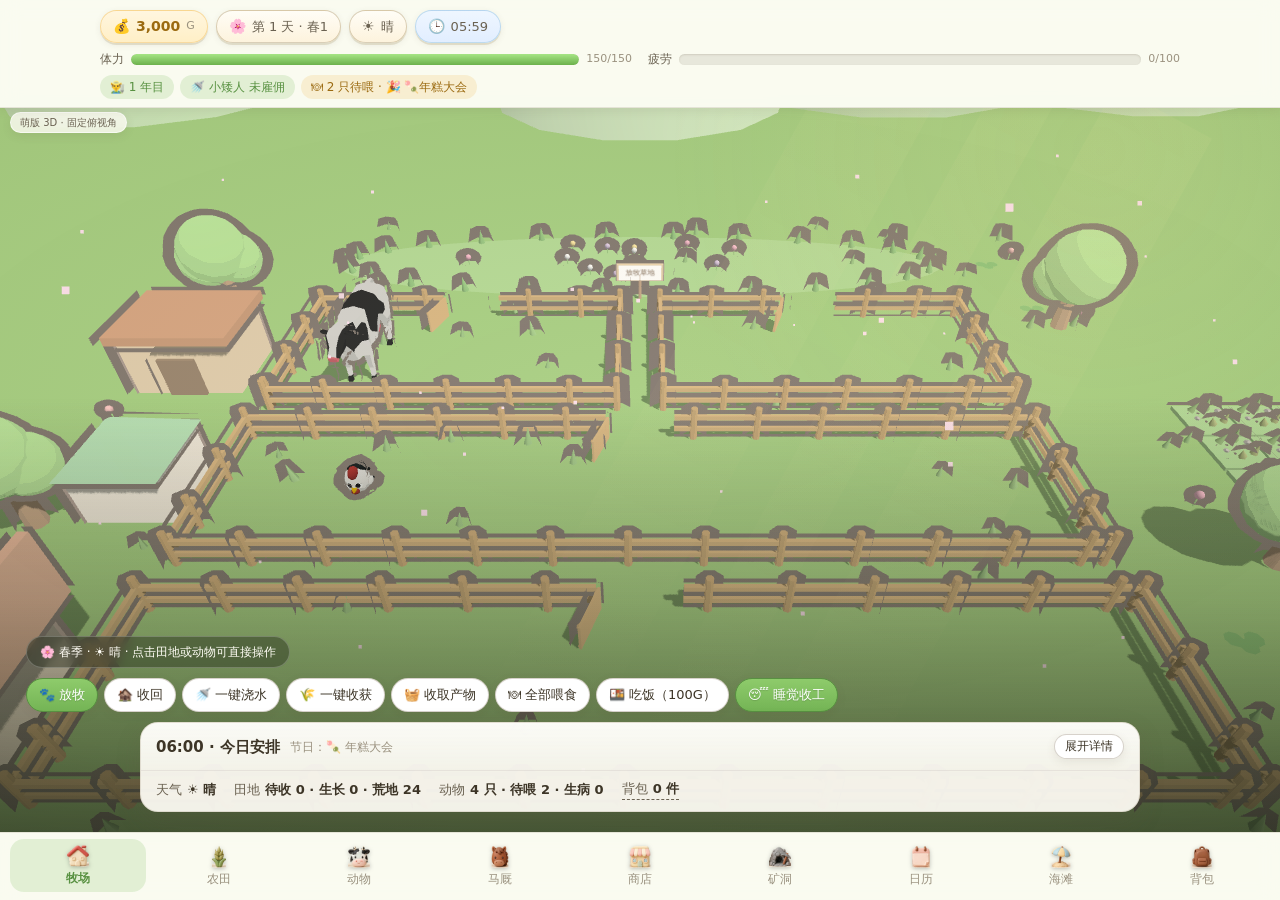
==== commit 1095e9f8: "mini-ranch-3d redesign: Q clay animals/pasture/farm/mine/icons" ====
--- a/index.html
+++ b/index.html
@@ -21,6 +21,10 @@
 
 <!-- 本地 3D 引擎（离线可用，无需联网） -->
 <script src="js/lib/three.min.js"></script>
+<!-- GLB 模型加载器 + 骨骼克隆 + 卡通描边（three r128 非模块版，与 three.min.js 同版） -->
+<script src="js/lib/GLTFLoader.js"></script>
+<script src="js/lib/SkeletonUtils.js"></script>
+<script src="js/lib/OutlineEffect.js"></script>
 <!-- 数据层：作物 / 动物 / 工具 / 矿洞 / 节日 / 商店 -->
 <script src="js/data.js"></script>
 <!-- 逻辑层：状态机、体力与爱心、产物分级、存档 -->
--- a/css/style.css
+++ b/css/style.css
@@ -116,12 +116,12 @@
 .hud-chip {
   display: inline-flex; align-items: center; gap: 6px;
   padding: 5px 12px;
-  background: #fff;
-  border: 1px solid var(--line);
+  background: linear-gradient(180deg, #fffdf6, #fdf3dd);
+  border: 1.5px solid rgba(146, 120, 70, .35);
   border-radius: 999px;
   font-size: 13px;
   color: var(--text-soft);
-  box-shadow: 0 1px 2px rgba(94, 82, 60, .06);
+  box-shadow: 0 2px 0 rgba(146, 120, 70, .18), 0 2px 6px rgba(94, 82, 60, .1);
   white-space: nowrap;
 }
 .hud-chip .ci { font-size: 14px; }
@@ -177,7 +177,9 @@
   background: #cfe6f5;
 }
 #scene-wrap { position: absolute; inset: 0; }
-#scene { display: block; width: 100%; height: 100%; }
+#scene { display: block; width: 100%; height: 100%; touch-action: none; }   /* 牧场拖动镜头用，手指在画布上拖动不滚动页面 */
+/* 天气覆盖层：盖在 3D 画布上、只在舞台（HUD 与底栏之间）内，不接收点击、不挡操作 */
+#weather-fx { position: absolute; inset: 0; width: 100%; height: 100%; pointer-events: none; z-index: 2; }
 
 .vignette {
   position: absolute; inset: 0;
@@ -185,9 +187,9 @@
   background: radial-gradient(120% 90% at 50% 42%, rgba(255, 255, 255, .06) 0%, rgba(40, 34, 20, .05) 62%, rgba(28, 24, 14, .3) 100%);
 }
 .scene-badge {
-  position: absolute; top: 10px; left: 12px;
-  padding: 4px 11px;
-  font-size: 11px;
+  position: absolute; top: 4px; left: 10px;
+  padding: 2px 9px;
+  font-size: 10px;   /* 第三轮收小、上移：放牧动物在画面顶部活动，别挡住它们 */
   border-radius: 999px;
   background: rgba(255, 253, 247, .78);
   color: var(--text-soft);
@@ -211,7 +213,9 @@
   background: transparent;
   padding: 0;
 }
-body[data-view="pasture"] #view-host .pasture-overlay { pointer-events: auto; }
+/* 牧场浮层必须保持「透明穿透」：只有卡片 / 按钮接收点击，其余区域交给 3D 场景，
+   否则整层浮层会吞掉点击，手机上点动物就没有任何反应 */
+body[data-view="pasture"] #view-host .pasture-overlay { pointer-events: none; }
 body:not([data-view="pasture"]) #view-host {
   background: var(--paper);
   backdrop-filter: blur(12px);
@@ -341,23 +345,76 @@
   display: grid;
   grid-template-columns: repeat(6, minmax(0, 1fr));
   gap: 7px;
+  width: 100%;
+  margin: 0 auto;
 }
 .plot {
   position: relative;
   aspect-ratio: 1 / 1;
   display: flex; flex-direction: column; align-items: center; justify-content: center; gap: 2px;
-  border-radius: var(--radius-sm);
+  border-radius: 14px;
   background: linear-gradient(180deg, #c9b18c, #b2966f);
-  border: 1px solid rgba(90, 72, 44, .32);
-  box-shadow: inset 0 -2px 0 rgba(70, 56, 34, .18);
+  border: 2px solid rgba(90, 72, 44, .45);
+  /* Q 版黏土砖：圆角厚边、上沿亮、下沿暗、带立体厚度（第三轮加厚） */
+  box-shadow: inset 0 3px 0 rgba(255, 255, 255, .38), inset 0 -4px 0 rgba(70, 56, 34, .28), 0 3px 7px rgba(60, 46, 26, .22);
   transition: transform .12s ease, box-shadow .12s ease;
   overflow: hidden;
 }
+/* 荒地（未耕）：乱杂草 + 石子，绿褐底色，不整齐（一眼能看出是荒地，不是光秃土） */
+.plot.waste {
+  background:
+    radial-gradient(circle at 22% 28%, rgba(74, 139, 44, .95) 0 5px, transparent 6px),
+    radial-gradient(circle at 68% 62%, rgba(74, 139, 44, .9) 0 6px, transparent 7px),
+    radial-gradient(circle at 45% 82%, rgba(90, 150, 60, .9) 0 5px, transparent 6px),
+    radial-gradient(circle at 85% 25%, rgba(74, 139, 44, .85) 0 4px, transparent 5px),
+    radial-gradient(circle at 12% 68%, rgba(74, 139, 44, .85) 0 4px, transparent 5px),
+    radial-gradient(circle at 55% 45%, rgba(110, 130, 70, .8) 0 3px, transparent 4px),
+    radial-gradient(circle at 32% 58%, rgba(74, 139, 44, .9) 0 4px, transparent 5px),
+    radial-gradient(circle at 78% 42%, rgba(90, 150, 60, .85) 0 4px, transparent 5px),
+    radial-gradient(circle at 38% 12%, rgba(169, 162, 154, .9) 0 2.5px, transparent 3.5px),
+    radial-gradient(circle at 85% 70%, rgba(169, 162, 154, .95) 0 3px, transparent 4px),
+    radial-gradient(circle at 12% 20%, rgba(169, 162, 154, .85) 0 2.5px, transparent 3.5px),
+    linear-gradient(180deg, #9aa061, #7d8148);
+}
+/* 已耕：浅黄褐 + 一道道垄沟 */
+.plot.plowed {
+  background:
+    repeating-linear-gradient(180deg, rgba(120, 94, 58, .42) 0 3px, transparent 3px 9px),
+    linear-gradient(180deg, #c2a273, #ac8a5c);
+}
+/* 干裂（已耕、无作物、水分 0）：苍白底色 + 深色裂纹（新增视觉状态，玩法逻辑不变） */
+.plot.dry {
+  background:
+    url("data:image/svg+xml,%3Csvg xmlns='http://www.w3.org/2000/svg' width='60' height='60'%3E%3Cpath d='M8 6 L18 22 L12 34 M30 4 L26 18 L38 30 L34 44 M48 10 L44 26 L54 38 M16 44 L24 52' stroke='%235a3d24' stroke-width='2.4' fill='none' stroke-linecap='round'/%3E%3C/svg%3E"),
+    linear-gradient(180deg, #e0bd96, #cfa87c);
+  background-size: 60px 60px, cover;
+}
+/* 矿山全景图（矿洞页顶部）：整座山、山脚洞口 */
+.mine-hero { border-radius: var(--radius); overflow: hidden; box-shadow: var(--shadow-s); margin-bottom: 12px; position: relative; }
+.mine-hero svg { display: block; width: 100%; height: 300px; }
+@media (max-width: 767px) { .mine-hero svg { height: 190px; } }
+.mine-hero-cap { position: absolute; left: 10px; top: 8px; padding: 4px 10px; border-radius: 999px; background: rgba(255, 253, 246, .92); font-size: 12px; color: #6b543a; box-shadow: 0 1px 4px rgba(60, 46, 26, .25); }
+/* 浇过水：浅奶茶色暖棕（不要深巧克力色）+ 水珠点 */
+.plot.wet {
+  background:
+    radial-gradient(circle at 25% 30%, rgba(255, 255, 255, .3) 0 2px, transparent 3px),
+    radial-gradient(circle at 70% 65%, rgba(255, 255, 255, .24) 0 2.5px, transparent 3.5px),
+    radial-gradient(circle at 55% 20%, rgba(255, 255, 255, .22) 0 1.8px, transparent 2.8px),
+    linear-gradient(180deg, #c09a72, #a87f58);
+}
 .plot .pi { font-size: 19px; line-height: 1; filter: drop-shadow(0 1px 1px rgba(0, 0, 0, .18)); }
-.plot .pl { font-size: 10px; color: #fff9ec; text-shadow: 0 1px 2px rgba(60, 46, 26, .6); }
+/* 土里的作物图标：幼苗 / 生长 / 开花 / 结果各阶段按作物品种绘制，尺寸统一由样式控制 */
+.plot .pi .ic3d {
+  width: 62px;
+  height: 62px;
+  object-fit: contain;
+  display: block;
+  margin: 0 auto;
+  transform: translateY(-2px);
+  filter: drop-shadow(0 3px 2px rgba(60, 46, 26, .25));
+}
+.plot .pl { font-size: 10px; color: #fff9ec; text-shadow: 0 1px 2px rgba(60, 46, 26, .6); white-space: nowrap; }   /* 第三轮：生长 25% 别换行顶出底边 */
 .plot .pidx { position: absolute; top: 2px; left: 4px; font-size: 9px; color: rgba(255, 249, 236, .7); }
-.plot.plowed { background: linear-gradient(180deg, #a98a63, #8f7350); }
-.plot.wet { background: linear-gradient(180deg, #7e6446, #694f36); }
 .plot.ready {
   background: linear-gradient(180deg, #ffdf9a, #f3bd55);
   border-color: #d19a2c;
@@ -366,9 +423,9 @@
 }
 @keyframes readyPulse { 0%,100% { box-shadow: 0 0 0 2px rgba(255,222,150,.45), var(--shadow-s) } 50% { box-shadow: 0 0 0 5px rgba(255,222,150,.25), var(--shadow-s) } }
 .plot.sel { border-color: #fff; box-shadow: 0 0 0 3px var(--accent), var(--shadow); transform: translateY(-2px); }
-/* 施肥土地：更深的土色 + 黑色芝麻状小点，与普通土地明显区分 */
-.plot.fert { background: linear-gradient(180deg, #6b4f35, #4f3824); border-color: rgba(38, 26, 15, .6); }
-.plot.wet.fert { background: linear-gradient(180deg, #5b452f, #422f1f); }
+/* 施肥土地：浅暖棕 + 黑色芝麻状小点，与普通土地明显区分 */
+.plot.fert { background: linear-gradient(180deg, #9a6b3f, #7d5633); border-color: rgba(38, 26, 15, .6); }
+.plot.wet.fert { background: linear-gradient(180deg, #8a6742, #6f5238); }
 .plot.fert::before {
   content: '';
   position: absolute; inset: 0; pointer-events: none;
@@ -606,6 +663,14 @@
 .toast.ok { background: linear-gradient(180deg, #7cc35a, #5d9a44); }
 .toast.warn { background: linear-gradient(180deg, #efb44a, #d2901f); }
 .toast.info { background: linear-gradient(180deg, #63a7d2, #4285b3); }
+/* 提示条内嵌的图标（钓鱼 / 采集提示会带 <img class="ic3d">）：限制成文字大小，避免撑破提示条 */
+.toast .ic3d {
+  width: 1.4em;
+  height: 1.4em;
+  vertical-align: -0.34em;
+  object-fit: contain;
+  margin: 0 1px;
+}
 @keyframes toastIn { from { opacity: 0; transform: translateY(8px) scale(.96) } to { opacity: 1; transform: none } }
 
 /* ------------------------------ 灾难天气明细弹窗 ------------------------------ */
@@ -698,6 +763,8 @@
   #view-host { padding: 10px; }
   .plot { border-radius: 10px; }
   .plot .pi { font-size: 16px; }
+  .plot .pi .ic3d { width: 38px; height: 38px; }   /* 第三轮修正：390 宽地块约 52px，52px 图标 + 标签会把标签顶出底边 */
+  .plot .pl { font-size: 9px; }
   .plot .pl { font-size: 9px; }
   .cal-grid { grid-template-columns: repeat(7, minmax(0, 1fr)); }
   .card-h { padding: 10px 12px; }
@@ -706,9 +773,15 @@
   .tab > span { font-size: 17px; }
   .toast { font-size: 12.5px; padding: 8px 13px; }
 }
+@media (min-width: 768px) {
+  /* 平板：农田网格收窄居中，6 列不变，纵向滚动 */
+  .plot-grid { max-width: 640px; }
+}
 @media (min-width: 1100px) {
   .pasture-overlay { padding: 20px 26px; }
   .quick-row { justify-content: flex-start; }
+  /* 电脑：农田网格再宽一点，仍居中、不拉满全屏 */
+  .plot-grid { max-width: 720px; }
 }
 
 /* ------------------------------ 移动端小屏适配（手机竖屏 ≤560px） ------------------------------ */
@@ -766,6 +839,7 @@
   .strip { padding: 8px 12px 11px; font-size: 13px; }
   .strip .kv-inline b { font-size: 13.5px; }
   .plot .pi { font-size: 17px; }
+  .plot .pi .ic3d { width: 34px; height: 34px; }
   .plot .pl { font-size: 10px; }
   .plot .pidx { font-size: 10px; }
   .toast { font-size: 13px; padding: 9px 14px; }
